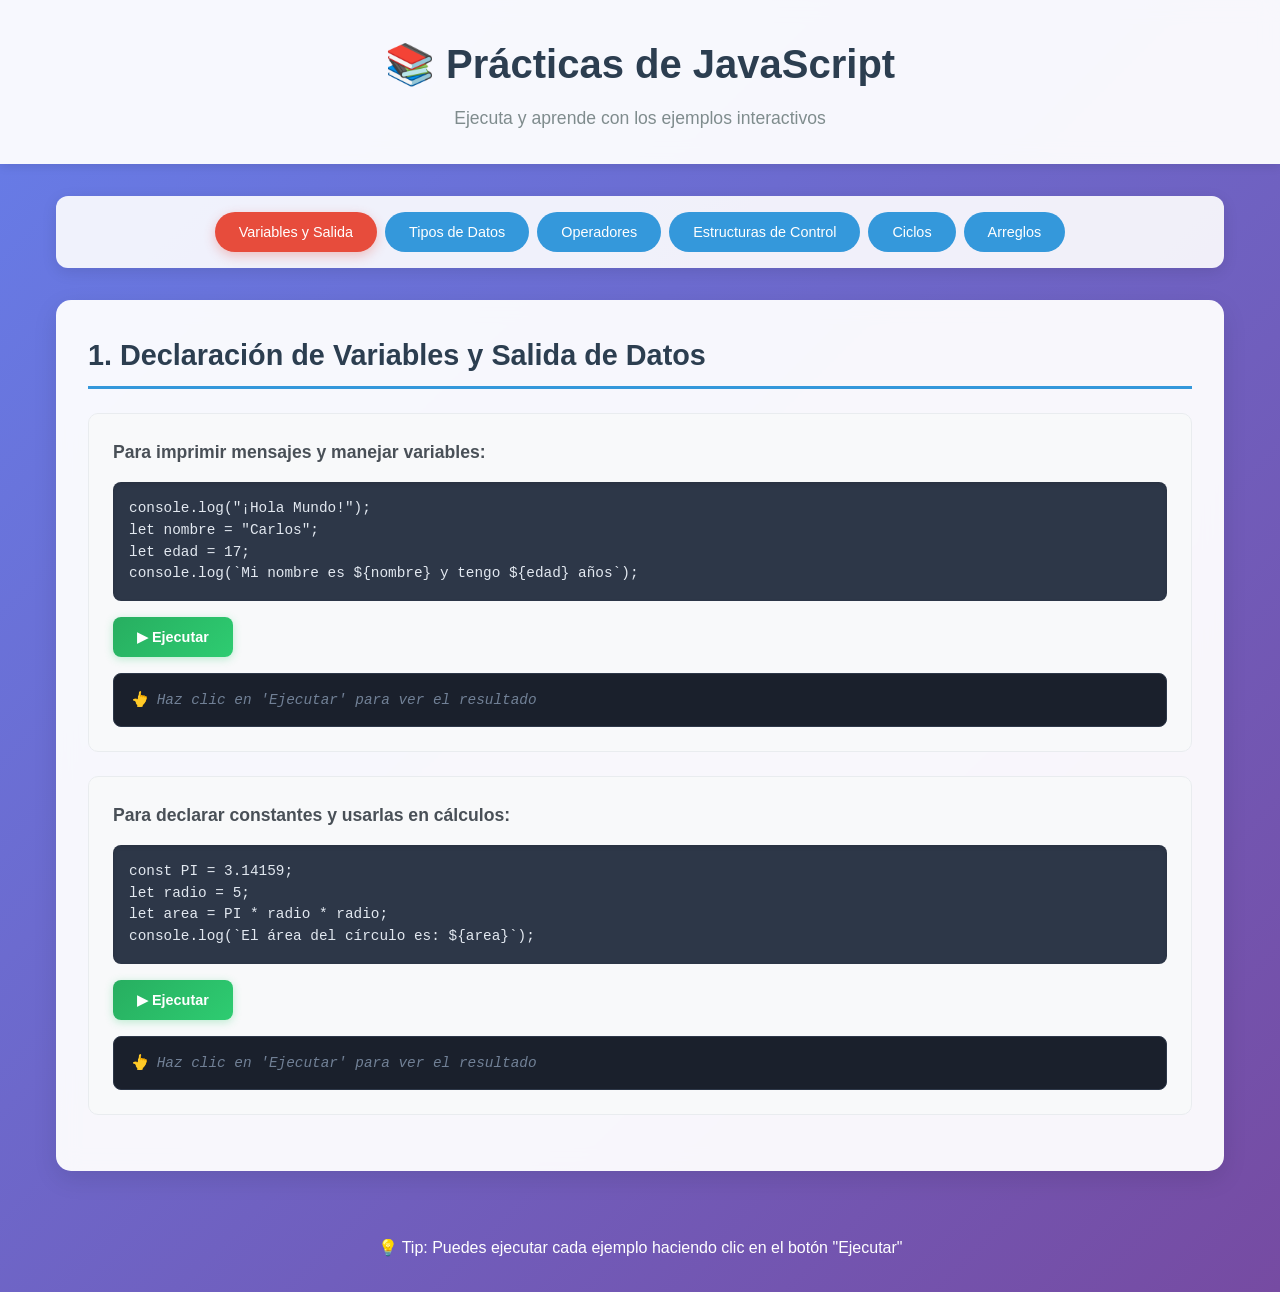
==== practicas.html @ 29e2753d "first commit" ====
<!DOCTYPE html>
<html lang="es">
<head>
    <meta charset="UTF-8">
    <meta name="viewport" content="width=device-width, initial-scale=1.0">
    <title>Prácticas de JavaScript - Interactivo</title>
    <link rel="stylesheet" href="styles.css">
</head>
<body>
    <header>
        <h1>📚 Prácticas de JavaScript</h1>
        <p>Ejecuta y aprende con los ejemplos interactivos</p>
    </header>

    <main>
        <nav class="practice-nav">
            <button class="nav-btn active" data-practice="1">Variables y Salida</button>
            <button class="nav-btn" data-practice="2">Tipos de Datos</button>
            <button class="nav-btn" data-practice="3">Operadores</button>
            <button class="nav-btn" data-practice="4">Estructuras de Control</button>
            <button class="nav-btn" data-practice="5">Ciclos</button>
            <button class="nav-btn" data-practice="6">Arreglos</button>
        </nav>

        <section class="practice-container">
            <!-- Práctica 1: Variables y Salida de Datos -->
            <div class="practice-section active" id="practice-1">
                <h2>1. Declaración de Variables y Salida de Datos</h2>
                <div class="code-block">
                    <h3>Para imprimir mensajes y manejar variables:</h3>
                    <pre><code>console.log("¡Hola Mundo!");
let nombre = "Carlos";
let edad = 17;
console.log(`Mi nombre es ${nombre} y tengo ${edad} años`);</code></pre>
                    <button class="run-btn" onclick="runPractice1()">▶ Ejecutar</button>
                    <div class="output" id="output-1"></div>
                </div>
                
                <div class="code-block">
                    <h3>Para declarar constantes y usarlas en cálculos:</h3>
                    <pre><code>const PI = 3.14159;
let radio = 5;
let area = PI * radio * radio;
console.log(`El área del círculo es: ${area}`);</code></pre>
                    <button class="run-btn" onclick="runPractice1b()">▶ Ejecutar</button>
                    <div class="output" id="output-1b"></div>
                </div>
            </div>

            <!-- Práctica 2: Tipos de Datos -->
            <div class="practice-section" id="practice-2">
                <h2>2. Tipos de Datos</h2>
                <div class="code-block">
                    <h3>Declaración de diferentes tipos de datos:</h3>
                    <pre><code>let texto = "Hola";
let numero = 42;
let esEstudiante = true;
let sinValor;
let vacio = null;

console.log(typeof texto);         // "string"
console.log(typeof numero);        // "number"
console.log(typeof esEstudiante);  // "boolean"
console.log(typeof sinValor);      // "undefined"</code></pre>
                    <button class="run-btn" onclick="runPractice2()">▶ Ejecutar</button>
                    <div class="output" id="output-2"></div>
                </div>
            </div>

            <!-- Práctica 3: Operadores -->
            <div class="practice-section" id="practice-3">
                <h2>3. Operadores</h2>
                <div class="code-block">
                    <h3>Operadores aritméticos básicos:</h3>
                    <pre><code>let suma = 10 + 5;          // Resultado: 15
let resta = 10 - 3;         // Resultado: 7
let multi = 4 * 3;          // Resultado: 12
let division = 20 / 4;      // Resultado: 5
let residuo = 10 % 3;       // Resultado: 1
let potencia = 2 ** 3;      // Resultado: 8

console.log(suma, resta, multi, division, residuo, potencia);</code></pre>
                    <button class="run-btn" onclick="runPractice3a()">▶ Ejecutar</button>
                    <div class="output" id="output-3a"></div>
                </div>

                <div class="code-block">
                    <h3>Operadores de comparación:</h3>
                    <pre><code>console.log(5 === 5);      // true
console.log(5 === "5");    // false (número vs string)
console.log(5 == "5");     // true (convierte tipos automáticamente)
console.log(5 !== "5");    // true
console.log(10 > 5);       // true
console.log(3 < 1);        // false
console.log(5 >= 5);       // true
console.log(4 <= 3);       // false</code></pre>
                    <button class="run-btn" onclick="runPractice3b()">▶ Ejecutar</button>
                    <div class="output" id="output-3b"></div>
                </div>

                <div class="code-block">
                    <h3>Operadores lógicos:</h3>
                    <pre><code>let edad2 = 20; 
let tieneCredencial = true;

// AND (&&) 
if (edad2 >= 18 && tieneCredencial) { 
  console.log("Puede votar"); 
}

// OR (||)
let esFinDeSemana = false; 
let esVacaciones = true; 
if (esFinDeSemana || esVacaciones) { 
  console.log("¡No hay clases!"); 
}

// NOT (!)
let lloviendo = false; 
if (!lloviendo) { 
  console.log("Podemos salir al patio"); 
}</code></pre>
                    <button class="run-btn" onclick="runPractice3c()">▶ Ejecutar</button>
                    <div class="output" id="output-3c"></div>
                </div>
            </div>

            <!-- Práctica 4: Estructuras de Control -->
            <div class="practice-section" id="practice-4">
                <h2>4. Estructuras de Control (Condicionales)</h2>
                <div class="code-block">
                    <h3>Uso básico de if y else:</h3>
                    <pre><code>let edad = 16;
if (edad >= 18) {
  console.log("Eres mayor de edad");
} else {
  console.log("Eres menor de edad");
}</code></pre>
                    <button class="run-btn" onclick="runPractice4a()">▶ Ejecutar</button>
                    <div class="output" id="output-4a"></div>
                </div>

                <div class="code-block">
                    <h3>Uso de else if para múltiples condiciones:</h3>
                    <pre><code>let calificacion = 85;
if (calificacion >= 90) {
  console.log("Calificación: A — Excelente");
} else if (calificacion >= 80) {
  console.log("Calificación: B — Bueno");
} else if (calificacion >= 70) {
  console.log("Calificación: C — Regular");
} else {
  console.log("Calificación: F — Reprobado");
}</code></pre>
                    <button class="run-btn" onclick="runPractice4b()">▶ Ejecutar</button>
                    <div class="output" id="output-4b"></div>
                </div>

                <div class="code-block">
                    <h3>Estructura switch:</h3>
                    <pre><code>let dia = 3;
switch (dia) {
  case 1: console.log("Lunes"); break;
  case 2: console.log("Martes"); break;
  case 3: console.log("Miércoles"); break;
  case 4: console.log("Jueves"); break;
  case 5: console.log("Viernes"); break;
  default: console.log("Fin de semana");
}</code></pre>
                    <button class="run-btn" onclick="runPractice4c()">▶ Ejecutar</button>
                    <div class="output" id="output-4c"></div>
                </div>
            </div>

            <!-- Práctica 5: Ciclos -->
            <div class="practice-section" id="practice-5">
                <h2>5. Ciclos (Bucles)</h2>
                <div class="code-block">
                    <h3>Bucle for con repeticiones determinadas:</h3>
                    <pre><code>for (let i = 1; i <= 5; i++) {
  console.log(`Vuelta número: ${i}`);
}</code></pre>
                    <button class="run-btn" onclick="runPractice5a()">▶ Ejecutar</button>
                    <div class="output" id="output-5a"></div>
                </div>

                <div class="code-block">
                    <h3>Bucle while:</h3>
                    <pre><code>let contador = 0;
while (contador < 3) {
  console.log(`Contador: ${contador}`);
  contador++;
}</code></pre>
                    <button class="run-btn" onclick="runPractice5b()">▶ Ejecutar</button>
                    <div class="output" id="output-5b"></div>
                </div>
            </div>

            <!-- Práctica 6: Arreglos -->
            <div class="practice-section" id="practice-6">
                <h2>6. Arreglos (Arrays)</h2>
                <div class="code-block">
                    <h3>Creación y manipulación de arreglos:</h3>
                    <pre><code>let frutas = ["Manzana", "Plátano", "Naranja", "Uva"];

console.log(frutas[0]);         // "Manzana"
console.log(frutas[2]);         // "Naranja"
console.log(frutas.length);     // 4

frutas.push("Fresa");           // Agrega al final
frutas.pop();                   // Elimina el último elemento
console.log(frutas);            // Muestra todo el array</code></pre>
                    <button class="run-btn" onclick="runPractice6a()">▶ Ejecutar</button>
                    <div class="output" id="output-6a"></div>
                </div>

                <div class="code-block">
                    <h3>Recorrer un arreglo con bucle for:</h3>
                    <pre><code>let estudiantes = ["Ana", "Luis", "María", "Pedro"];

for (let i = 0; i < estudiantes.length; i++) {
  console.log(`${i + 1}. ${estudiantes[i]}`);
}</code></pre>
                    <button class="run-btn" onclick="runPractice6b()">▶ Ejecutar</button>
                    <div class="output" id="output-6b"></div>
                </div>

                <div class="code-block">
                    <h3>Calcular promedio con decimales limitados:</h3>
                    <pre><code>let cal1 = 92; 
let cal2 = 92; 
let cal3 = 78; 
let promedio = (cal1 + cal2 + cal3) / 3; 
console.log(`El promedio es: ${promedio.toFixed(2)}`);</code></pre>
                    <button class="run-btn" onclick="runPractice6c()">▶ Ejecutar</button>
                    <div class="output" id="output-6c"></div>
                </div>
            </div>
        </section>
    </main>

    <footer>
        <p>💡 Tip: Puedes ejecutar cada ejemplo haciendo clic en el botón "Ejecutar"</p>
    </footer>

    <script src="script.js"></script>
</body>
</html>
---- styles.css ----
* {
    margin: 0;
    padding: 0;
    box-sizing: border-box;
}

body {
    font-family: 'Segoe UI', Tahoma, Geneva, Verdana, sans-serif;
    line-height: 1.6;
    color: #333;
    background: linear-gradient(135deg, #667eea 0%, #764ba2 100%);
    min-height: 100vh;
}

header {
    background: rgba(255, 255, 255, 0.95);
    padding: 2rem 0;
    text-align: center;
    box-shadow: 0 2px 10px rgba(0, 0, 0, 0.1);
    -webkit-backdrop-filter: blur(10px);
    backdrop-filter: blur(10px);
}

header h1 {
    color: #2c3e50;
    font-size: 2.5rem;
    margin-bottom: 0.5rem;
    font-weight: 700;
}

header p {
    color: #7f8c8d;
    font-size: 1.1rem;
}

main {
    max-width: 1200px;
    margin: 2rem auto;
    padding: 0 1rem;
}

.practice-nav {
    display: flex;
    justify-content: center;
    flex-wrap: wrap;
    gap: 0.5rem;
    margin-bottom: 2rem;
    background: rgba(255, 255, 255, 0.9);
    padding: 1rem;
    border-radius: 12px;
    box-shadow: 0 4px 15px rgba(0, 0, 0, 0.1);
}

.nav-btn {
    background: #3498db;
    color: white;
    border: none;
    padding: 0.75rem 1.5rem;
    border-radius: 25px;
    cursor: pointer;
    font-size: 0.9rem;
    font-weight: 500;
    transition: all 0.3s ease;
    position: relative;
    overflow: hidden;
}

.nav-btn:hover {
    background: #2980b9;
    transform: translateY(-2px);
    box-shadow: 0 4px 12px rgba(52, 152, 219, 0.3);
}

.nav-btn.active {
    background: #e74c3c;
    box-shadow: 0 4px 12px rgba(231, 76, 60, 0.3);
}

.nav-btn.active:hover {
    background: #c0392b;
}

.practice-container {
    background: rgba(255, 255, 255, 0.95);
    border-radius: 15px;
    padding: 2rem;
    box-shadow: 0 8px 25px rgba(0, 0, 0, 0.1);
    -webkit-backdrop-filter: blur(10px);
    backdrop-filter: blur(10px);
}

.practice-section {
    display: none;
    animation: fadeIn 0.5s ease-in-out;
}

.practice-section.active {
    display: block;
}

@keyframes fadeIn {
    from {
        opacity: 0;
        transform: translateY(20px);
    }
    to {
        opacity: 1;
        transform: translateY(0);
    }
}

.practice-section h2 {
    color: #2c3e50;
    margin-bottom: 1.5rem;
    font-size: 1.8rem;
    border-bottom: 3px solid #3498db;
    padding-bottom: 0.5rem;
}

.code-block {
    background: #f8f9fa;
    border: 1px solid #e9ecef;
    border-radius: 10px;
    padding: 1.5rem;
    margin-bottom: 1.5rem;
    position: relative;
    transition: all 0.3s ease;
}

.code-block:hover {
    box-shadow: 0 4px 15px rgba(0, 0, 0, 0.1);
    transform: translateY(-2px);
}

.code-block h3 {
    color: #495057;
    margin-bottom: 1rem;
    font-size: 1.1rem;
    font-weight: 600;
}

.code-block pre {
    background: #2d3748;
    color: #e2e8f0;
    padding: 1rem;
    border-radius: 8px;
    overflow-x: auto;
    margin-bottom: 1rem;
    font-family: 'Courier New', monospace;
    font-size: 0.9rem;
    line-height: 1.5;
    box-shadow: inset 0 2px 4px rgba(0, 0, 0, 0.1);
}

.code-block code {
    color: #e2e8f0;
}

.run-btn {
    background: linear-gradient(135deg, #27ae60, #2ecc71);
    color: white;
    border: none;
    padding: 0.75rem 1.5rem;
    border-radius: 8px;
    cursor: pointer;
    font-size: 0.9rem;
    font-weight: 600;
    transition: all 0.3s ease;
    display: inline-flex;
    align-items: center;
    gap: 0.5rem;
    box-shadow: 0 2px 8px rgba(46, 204, 113, 0.3);
}

.run-btn:hover {
    background: linear-gradient(135deg, #229954, #27ae60);
    transform: translateY(-2px);
    box-shadow: 0 4px 12px rgba(46, 204, 113, 0.4);
}

.run-btn:active {
    transform: translateY(0);
}

.output {
    background: #1a202c;
    color: #68d391;
    padding: 1rem;
    border-radius: 8px;
    margin-top: 1rem;
    font-family: 'Courier New', monospace;
    font-size: 0.9rem;
    line-height: 1.4;
    border: 1px solid #2d3748;
    min-height: 50px;
    white-space: pre-wrap;
    word-wrap: break-word;
}

.output:empty::before {
    content: "👆 Haz clic en 'Ejecutar' para ver el resultado";
    color: #718096;
    font-style: italic;
}

footer {
    text-align: center;
    padding: 2rem;
    color: white;
    font-size: 1rem;
}

/* Responsive Design */
@media (max-width: 768px) {
    header h1 {
        font-size: 2rem;
    }
    
    .practice-nav {
        flex-direction: column;
        align-items: center;
    }
    
    .nav-btn {
        width: 100%;
        max-width: 300px;
    }
    
    .practice-container {
        padding: 1rem;
    }
    
    .code-block {
        padding: 1rem;
    }
    
    .code-block pre {
        font-size: 0.8rem;
    }
}

@media (max-width: 480px) {
    header h1 {
        font-size: 1.5rem;
    }
    
    header p {
        font-size: 0.9rem;
    }
    
    .practice-section h2 {
        font-size: 1.4rem;
    }
    
    .code-block h3 {
        font-size: 1rem;
    }
}

/* Scrollbar Styling */
::-webkit-scrollbar {
    width: 8px;
    height: 8px;
}

::-webkit-scrollbar-track {
    background: #f1f1f1;
    border-radius: 4px;
}

::-webkit-scrollbar-thumb {
    background: #888;
    border-radius: 4px;
}

::-webkit-scrollbar-thumb:hover {
    background: #555;
}

/* Syntax highlighting colors */
.code-block pre .comment {
    color: #718096;
    font-style: italic;
}

.code-block pre .keyword {
    color: #f687b3;
    font-weight: bold;
}

.code-block pre .string {
    color: #68d391;
}

.code-block pre .number {
    color: #63b3ed;
}

.code-block pre .boolean {
    color: #f687b3;
}

.code-block pre .operator {
    color: #fbd38d;
}
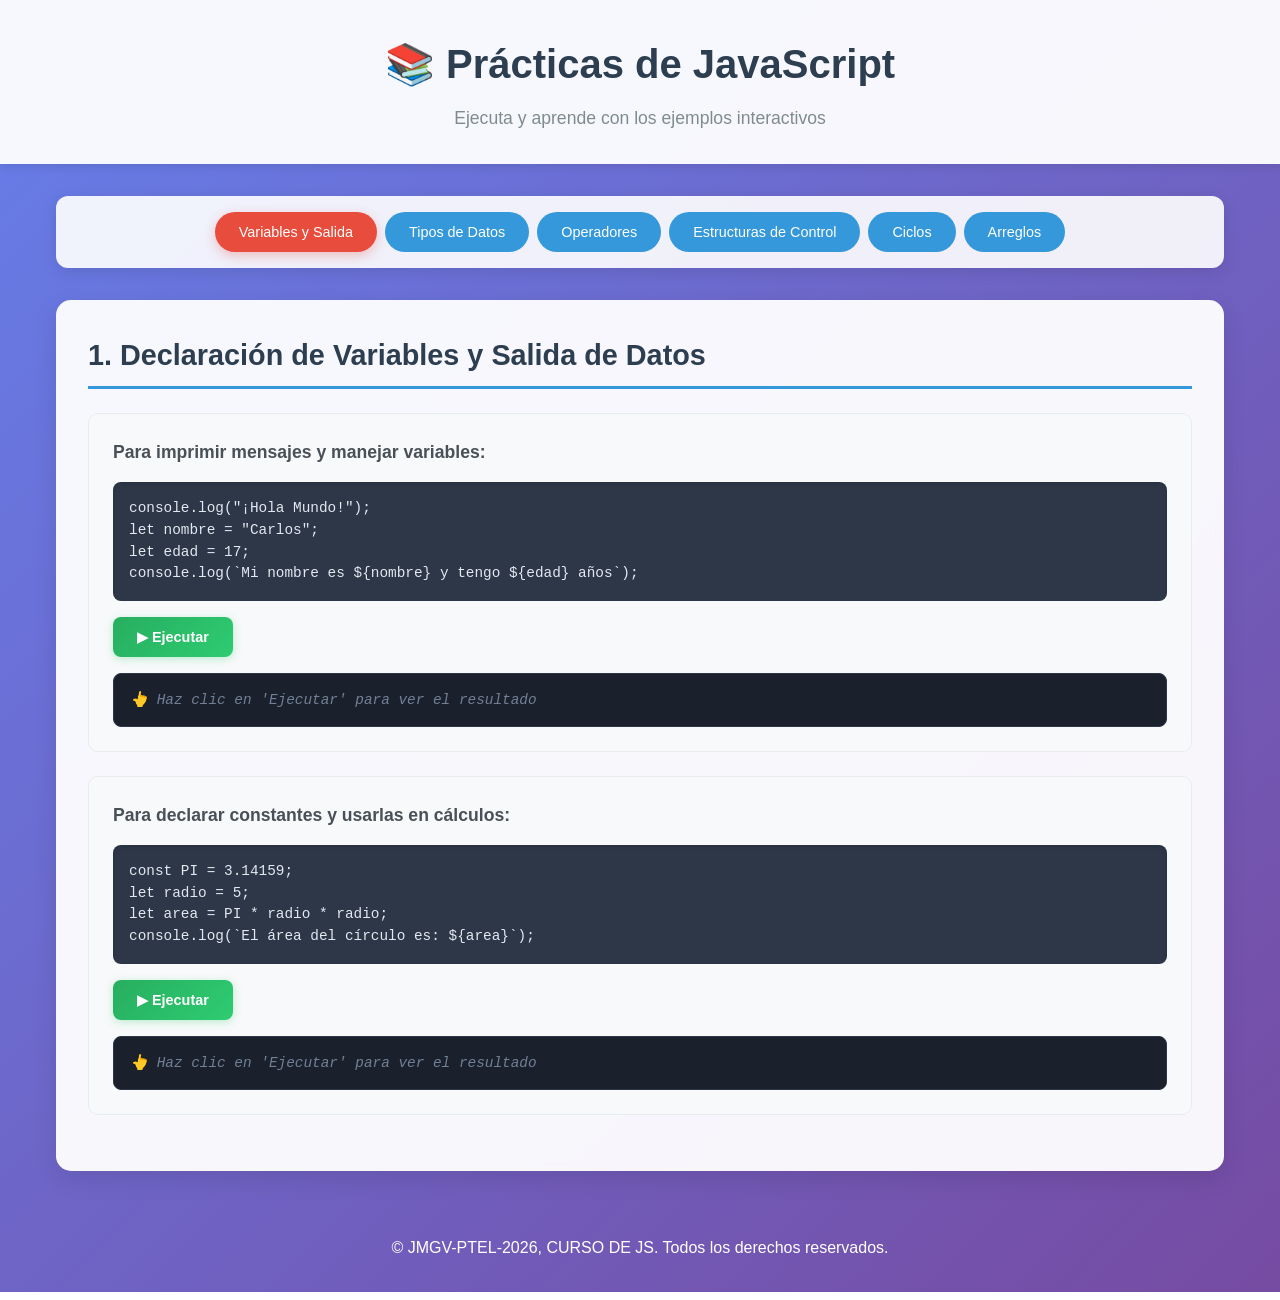
==== commit 54af5999: "first commit" ====
--- a/practicas.html
+++ b/practicas.html
@@ -240,7 +240,7 @@
     </main>
 
     <footer>
-        <p>💡 Tip: Puedes ejecutar cada ejemplo haciendo clic en el botón "Ejecutar"</p>
+                <p>&copy; JMGV-PTEL-2026, CURSO DE JS. Todos los derechos reservados.</p>
     </footer>
 
     <script src="script.js"></script>
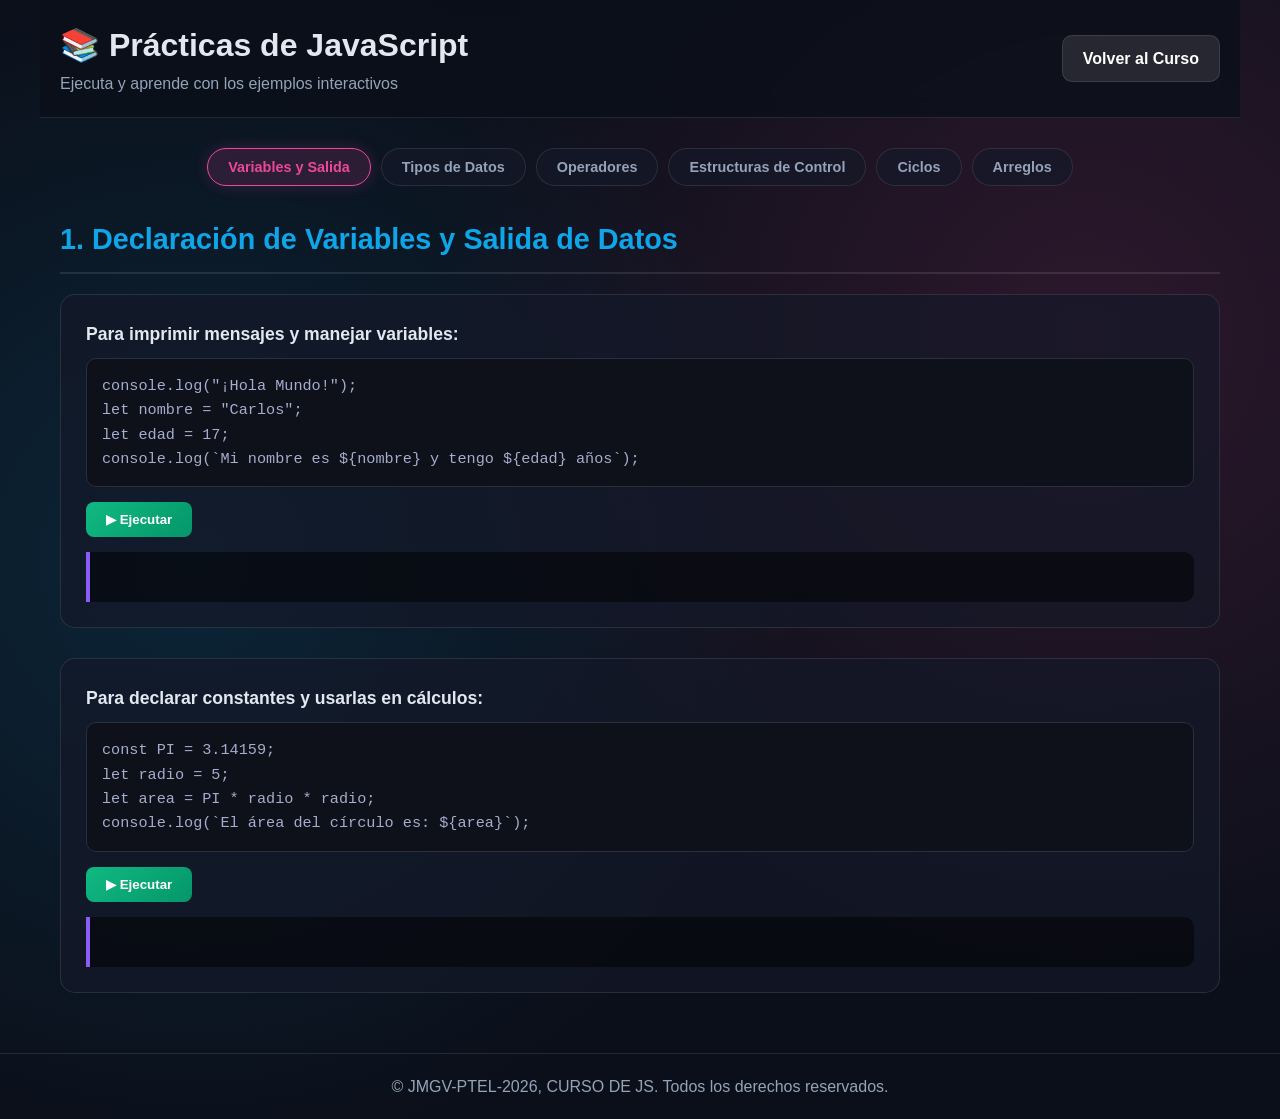
==== commit 6c87e8d2: "Convert to PWA and add interactive practices" ====
--- a/practicas.html
+++ b/practicas.html
@@ -5,14 +5,24 @@
     <meta name="viewport" content="width=device-width, initial-scale=1.0">
     <title>Prácticas de JavaScript - Interactivo</title>
     <link rel="stylesheet" href="styles.css">
+    
+    <!-- PWA Settings -->
+    <link rel="manifest" href="manifest.json">
+    <meta name="theme-color" content="#0b0f19">
+    <link rel="apple-touch-icon" href="icon.png">
 </head>
 <body>
-    <header>
-        <h1>📚 Prácticas de JavaScript</h1>
-        <p>Ejecuta y aprende con los ejemplos interactivos</p>
+    <header style="display: flex; justify-content: space-between; align-items: center; padding: 20px; max-width: 1200px; margin: 0 auto;">
+        <div>
+            <h1>📚 Prácticas de JavaScript</h1>
+            <p style="color: var(--text-secondary);">Ejecuta y aprende con los ejemplos interactivos</p>
+        </div>
+        <a href="index.html" class="btn" style="width: auto; padding: 10px 20px; background: rgba(255,255,255,0.1); border: 1px solid var(--glass-border); text-decoration: none; color: white;">
+            Volver al Curso
+        </a>
     </header>
 
-    <main>
+    <main class="container">
         <nav class="practice-nav">
             <button class="nav-btn active" data-practice="1">Variables y Salida</button>
             <button class="nav-btn" data-practice="2">Tipos de Datos</button>
@@ -239,10 +249,20 @@
         </section>
     </main>
 
-    <footer>
-                <p>&copy; JMGV-PTEL-2026, CURSO DE JS. Todos los derechos reservados.</p>
+    <footer style="text-align: center; margin-top: 60px; padding: 20px; border-top: 1px solid var(--glass-border);">
+                <p style="color: var(--text-secondary);">&copy; JMGV-PTEL-2026, CURSO DE JS. Todos los derechos reservados.</p>
     </footer>
 
-    <script src="script.js"></script>
+    <script src="practicas.js"></script>
+    <script>
+      // Register Service Worker for PWA
+      if ('serviceWorker' in navigator) {
+        window.addEventListener('load', () => {
+          navigator.serviceWorker.register('./sw.js')
+            .then(reg => console.log('Service Worker registered', reg))
+            .catch(err => console.error('Service Worker registration failed', err));
+        });
+      }
+    </script>
 </body>
 </html>
--- a/styles.css
+++ b/styles.css
@@ -1,3 +1,19 @@
+:root {
+    --bg-color: #0b0f19;
+    --card-bg: rgba(20, 25, 40, 0.7);
+    --text-primary: #e2e8f0;
+    --text-secondary: #94a3b8;
+    --accent-blue: #0ea5e9;
+    --accent-pink: #ec4899;
+    --accent-purple: #8b5cf6;
+    --html-color: #f06529;
+    --css-color: #2965f1;
+    --js-color: #f7df1e;
+    --success: #10b981;
+    --danger: #ef4444;
+    --glass-border: rgba(255, 255, 255, 0.1);
+}
+
 * {
     margin: 0;
     padding: 0;
@@ -5,301 +21,688 @@
 }
 
 body {
-    font-family: 'Segoe UI', Tahoma, Geneva, Verdana, sans-serif;
+    font-family: 'Outfit', sans-serif;
+    background-color: var(--bg-color);
+    color: var(--text-primary);
     line-height: 1.6;
-    color: #333;
-    background: linear-gradient(135deg, #667eea 0%, #764ba2 100%);
     min-height: 100vh;
-}
-
+    overflow-x: hidden;
+    background-image: 
+        radial-gradient(circle at 15% 50%, rgba(14, 165, 233, 0.15) 0%, transparent 50%),
+        radial-gradient(circle at 85% 30%, rgba(236, 72, 153, 0.15) 0%, transparent 50%);
+}
+
+.container {
+    max-width: 1200px;
+    margin: 0 auto;
+    padding: 0 20px;
+}
+
+/* ==================== LOGIN SCREEN ==================== */
+.login-screen {
+    position: fixed;
+    inset: 0;
+    display: flex;
+    justify-content: center;
+    align-items: center;
+    background-color: var(--bg-color);
+    z-index: 1000;
+}
+
+.cyber-grid {
+    position: absolute;
+    inset: 0;
+    background-size: 50px 50px;
+    background-image: 
+        linear-gradient(to right, rgba(255, 255, 255, 0.05) 1px, transparent 1px),
+        linear-gradient(to bottom, rgba(255, 255, 255, 0.05) 1px, transparent 1px);
+    z-index: -1;
+    transform: perspective(500px) rotateX(60deg);
+    transform-origin: bottom;
+    animation: gridMove 20s linear infinite;
+}
+
+@keyframes gridMove {
+    0% { transform: perspective(500px) rotateX(60deg) translateY(0); }
+    100% { transform: perspective(500px) rotateX(60deg) translateY(50px); }
+}
+
+.login-card {
+    background: var(--card-bg);
+    backdrop-filter: blur(12px);
+    border: 1px solid var(--glass-border);
+    padding: 40px;
+    border-radius: 20px;
+    width: 100%;
+    max-width: 400px;
+    text-align: center;
+    box-shadow: 0 0 30px rgba(14, 165, 233, 0.2);
+    animation: float 6s ease-in-out infinite;
+}
+
+@keyframes float {
+    0%, 100% { transform: translateY(0); }
+    50% { transform: translateY(-10px); }
+}
+
+.login-icon {
+    font-size: 3rem;
+    color: var(--accent-blue);
+    margin-bottom: 20px;
+    text-shadow: 0 0 15px var(--accent-blue);
+}
+
+.login-card h1 {
+    font-size: 2rem;
+    font-weight: 800;
+    margin-bottom: 5px;
+    background: linear-gradient(to right, var(--accent-blue), var(--accent-purple));
+    -webkit-background-clip: text;
+    color: transparent;
+}
+
+.login-subtitle {
+    color: var(--text-secondary);
+    margin-bottom: 30px;
+    font-size: 0.9rem;
+}
+
+.input-group {
+    position: relative;
+    margin-bottom: 20px;
+}
+
+.input-group i {
+    position: absolute;
+    left: 15px;
+    top: 50%;
+    transform: translateY(-50%);
+    color: var(--text-secondary);
+}
+
+.input-group input {
+    width: 100%;
+    padding: 15px 15px 15px 45px;
+    background: rgba(0, 0, 0, 0.3);
+    border: 1px solid var(--glass-border);
+    border-radius: 10px;
+    color: white;
+    font-family: inherit;
+    font-size: 1rem;
+    outline: none;
+    transition: all 0.3s;
+}
+
+.input-group input:focus {
+    border-color: var(--accent-blue);
+    box-shadow: 0 0 10px rgba(14, 165, 233, 0.3);
+}
+
+.btn {
+    width: 100%;
+    padding: 15px;
+    border: none;
+    border-radius: 10px;
+    font-family: inherit;
+    font-size: 1rem;
+    font-weight: 600;
+    cursor: pointer;
+    transition: all 0.3s;
+    display: flex;
+    align-items: center;
+    justify-content: center;
+    gap: 10px;
+}
+
+.btn-login {
+    background: linear-gradient(135deg, var(--accent-blue), var(--accent-purple));
+    color: white;
+    margin-top: 10px;
+}
+
+.btn-login:hover {
+    transform: translateY(-2px);
+    box-shadow: 0 5px 15px rgba(14, 165, 233, 0.4);
+}
+
+.login-error {
+    color: var(--danger);
+    margin-top: 15px;
+    font-size: 0.85rem;
+    background: rgba(239, 68, 68, 0.1);
+    padding: 10px;
+    border-radius: 8px;
+    border: 1px solid rgba(239, 68, 68, 0.2);
+}
+
+/* ==================== APP LAYOUT ==================== */
 header {
-    background: rgba(255, 255, 255, 0.95);
-    padding: 2rem 0;
+    background: rgba(11, 15, 25, 0.8);
+    backdrop-filter: blur(10px);
+    border-bottom: 1px solid var(--glass-border);
+    position: sticky;
+    top: 0;
+    z-index: 100;
+    padding: 15px 0;
+}
+
+.header-flex {
+    display: flex;
+    justify-content: space-between;
+    align-items: center;
+}
+
+.header-logo {
+    display: flex;
+    align-items: center;
+    gap: 15px;
+}
+
+.header-logo i {
+    font-size: 2rem;
+    color: var(--accent-pink);
+}
+
+.header-logo h1 {
+    font-size: 1.5rem;
+    font-weight: 800;
+}
+
+.header-logo p {
+    font-size: 0.8rem;
+    color: var(--text-secondary);
+}
+
+.user-profile {
+    display: flex;
+    align-items: center;
+    gap: 15px;
+}
+
+#user-email-display {
+    font-size: 0.9rem;
+    color: var(--accent-blue);
+    background: rgba(14, 165, 233, 0.1);
+    padding: 5px 15px;
+    border-radius: 20px;
+    border: 1px solid rgba(14, 165, 233, 0.2);
+}
+
+.btn-logout {
+    background: transparent;
+    border: 1px solid var(--danger);
+    color: var(--danger);
+    padding: 8px 15px;
+    border-radius: 8px;
+    cursor: pointer;
+    font-family: inherit;
+    font-weight: 600;
+    transition: all 0.3s;
+}
+
+.btn-logout:hover {
+    background: var(--danger);
+    color: white;
+}
+
+/* ==================== NAVIGATION ==================== */
+nav {
+    margin: 30px 0;
+}
+
+nav ul {
+    list-style: none;
+    display: flex;
+    flex-wrap: wrap;
+    gap: 10px;
+    justify-content: center;
+}
+
+nav a {
+    text-decoration: none;
+    color: var(--text-secondary);
+    padding: 10px 20px;
+    border-radius: 30px;
+    background: rgba(255, 255, 255, 0.05);
+    border: 1px solid var(--glass-border);
+    font-weight: 600;
+    font-size: 0.9rem;
+    transition: all 0.3s;
+    display: flex;
+    align-items: center;
+    gap: 8px;
+}
+
+nav a:hover, nav a.active {
+    background: rgba(14, 165, 233, 0.15);
+    color: var(--accent-blue);
+    border-color: var(--accent-blue);
+    box-shadow: 0 0 15px rgba(14, 165, 233, 0.2);
+}
+
+/* ==================== CONTENT SECTIONS ==================== */
+.content-section {
+    display: none;
+    animation: fadeIn 0.5s ease;
+}
+
+.content-section.active {
+    display: block;
+}
+
+@keyframes fadeIn {
+    from { opacity: 0; transform: translateY(20px); }
+    to { opacity: 1; transform: translateY(0); }
+}
+
+/* Hero */
+.hero-section {
     text-align: center;
-    box-shadow: 0 2px 10px rgba(0, 0, 0, 0.1);
-    -webkit-backdrop-filter: blur(10px);
-    backdrop-filter: blur(10px);
-}
-
-header h1 {
-    color: #2c3e50;
+    padding: 40px 0;
+    margin-bottom: 40px;
+}
+
+.hero-section h2 {
     font-size: 2.5rem;
-    margin-bottom: 0.5rem;
+    margin-bottom: 15px;
+    background: linear-gradient(to right, #fff, var(--text-secondary));
+    -webkit-background-clip: text;
+    color: transparent;
+}
+
+/* Cards (Grid) */
+.card-container {
+    display: grid;
+    grid-template-columns: repeat(auto-fit, minmax(300px, 1fr));
+    gap: 25px;
+    margin-bottom: 50px;
+}
+
+.card {
+    background: var(--card-bg);
+    border: 1px solid var(--glass-border);
+    border-radius: 15px;
+    padding: 25px;
+    cursor: pointer;
+    transition: all 0.3s;
+    position: relative;
+    overflow: hidden;
+}
+
+.card:hover {
+    transform: translateY(-5px);
+    box-shadow: 0 10px 20px rgba(0, 0, 0, 0.3);
+    border-color: rgba(255, 255, 255, 0.2);
+}
+
+.card::before {
+    content: '';
+    position: absolute;
+    top: 0; left: 0; right: 0; height: 3px;
+    background: linear-gradient(to right, var(--accent-blue), var(--accent-purple));
+    opacity: 0;
+    transition: opacity 0.3s;
+}
+
+.card:hover::before {
+    opacity: 1;
+}
+
+.card-icon {
+    font-size: 2.5rem;
+    margin-bottom: 15px;
+}
+
+.html-color { color: var(--html-color); }
+.css-color { color: var(--css-color); }
+.js-color { color: var(--js-color); }
+
+.card h3 {
+    font-size: 1.2rem;
+    margin-bottom: 10px;
+}
+
+.card p {
+    color: var(--text-secondary);
+    font-size: 0.9rem;
+    margin-bottom: 20px;
+}
+
+.progress-bar {
+    height: 6px;
+    background: rgba(255, 255, 255, 0.1);
+    border-radius: 3px;
+    overflow: hidden;
+}
+
+.progress {
+    height: 100%;
+    background: linear-gradient(to right, var(--accent-blue), var(--accent-pink));
+    transition: width 0.5s ease;
+}
+
+/* Masterclass Content */
+.lesson-content {
+    background: var(--card-bg);
+    border: 1px solid var(--glass-border);
+    border-radius: 15px;
+    padding: 30px;
+    margin: 30px 0;
+}
+
+.lesson-content h3 {
+    font-size: 1.5rem;
+    margin-bottom: 15px;
+    color: var(--accent-blue);
+}
+
+.lesson-content p {
+    margin-bottom: 20px;
+}
+
+.code-editor {
+    background: #0f111a;
+    border-radius: 10px;
+    border: 1px solid #2a2e3d;
+    overflow: hidden;
+    margin-bottom: 20px;
+}
+
+.editor-header {
+    background: #1a1d27;
+    padding: 10px 15px;
+    font-family: 'JetBrains Mono', monospace;
+    font-size: 0.8rem;
+    color: var(--text-secondary);
+    border-bottom: 1px solid #2a2e3d;
+    display: flex;
+    align-items: center;
+}
+
+.editor-header::before {
+    content: '';
+    display: inline-block;
+    width: 12px; height: 12px;
+    background: #ff5f56;
+    border-radius: 50%;
+    margin-right: 8px;
+    box-shadow: 20px 0 0 #ffbd2e, 40px 0 0 #27c93f;
+}
+
+.editor-header span {
+    margin-left: 55px;
+}
+
+.code-editor pre {
+    padding: 20px;
+    font-family: 'JetBrains Mono', monospace;
+    font-size: 0.95rem;
+    color: #a6accd;
+    overflow-x: auto;
+}
+
+.interactive-box {
+    background: rgba(14, 165, 233, 0.1);
+    border-left: 4px solid var(--accent-blue);
+    padding: 20px;
+    border-radius: 0 10px 10px 0;
+}
+
+.interactive-box h4 {
+    margin-bottom: 10px;
+}
+
+.interactive-box ul {
+    margin-left: 20px;
+}
+
+.interactive-box li {
+    margin-bottom: 5px;
+}
+
+/* ==================== KAHOOT STYLE QUIZ ==================== */
+.quiz-container {
+    background: linear-gradient(135deg, rgba(139, 92, 246, 0.1), rgba(236, 72, 153, 0.1));
+    border: 1px solid var(--accent-purple);
+    border-radius: 15px;
+    padding: 30px;
+    margin-top: 40px;
+    text-align: center;
+    position: relative;
+    overflow: hidden;
+}
+
+.quiz-header {
+    display: flex;
+    justify-content: space-between;
+    align-items: center;
+    margin-bottom: 25px;
+}
+
+.quiz-score {
+    background: var(--card-bg);
+    padding: 5px 15px;
+    border-radius: 20px;
+    font-weight: bold;
+    border: 1px solid var(--glass-border);
+}
+
+.quiz-question {
+    font-size: 1.5rem;
     font-weight: 700;
-}
-
-header p {
-    color: #7f8c8d;
+    margin-bottom: 30px;
+}
+
+.quiz-options {
+    display: grid;
+    grid-template-columns: 1fr 1fr;
+    gap: 15px;
+}
+
+@media (max-width: 600px) {
+    .quiz-options { grid-template-columns: 1fr; }
+}
+
+.quiz-btn {
+    padding: 20px;
     font-size: 1.1rem;
-}
-
-main {
-    max-width: 1200px;
-    margin: 2rem auto;
-    padding: 0 1rem;
-}
-
-.practice-nav {
-    display: flex;
-    justify-content: center;
-    flex-wrap: wrap;
-    gap: 0.5rem;
-    margin-bottom: 2rem;
-    background: rgba(255, 255, 255, 0.9);
-    padding: 1rem;
-    border-radius: 12px;
-    box-shadow: 0 4px 15px rgba(0, 0, 0, 0.1);
-}
-
-.nav-btn {
-    background: #3498db;
+    font-family: inherit;
+    font-weight: 700;
     color: white;
     border: none;
-    padding: 0.75rem 1.5rem;
-    border-radius: 25px;
+    border-radius: 10px;
     cursor: pointer;
-    font-size: 0.9rem;
-    font-weight: 500;
-    transition: all 0.3s ease;
+    transition: transform 0.1s, filter 0.3s;
+    box-shadow: 0 4px 0 rgba(0,0,0,0.3);
     position: relative;
-    overflow: hidden;
-}
-
-.nav-btn:hover {
-    background: #2980b9;
-    transform: translateY(-2px);
-    box-shadow: 0 4px 12px rgba(52, 152, 219, 0.3);
-}
-
-.nav-btn.active {
-    background: #e74c3c;
-    box-shadow: 0 4px 12px rgba(231, 76, 60, 0.3);
-}
-
-.nav-btn.active:hover {
-    background: #c0392b;
-}
-
-.practice-container {
-    background: rgba(255, 255, 255, 0.95);
-    border-radius: 15px;
-    padding: 2rem;
-    box-shadow: 0 8px 25px rgba(0, 0, 0, 0.1);
-    -webkit-backdrop-filter: blur(10px);
-    backdrop-filter: blur(10px);
-}
-
-.practice-section {
-    display: none;
-    animation: fadeIn 0.5s ease-in-out;
-}
-
-.practice-section.active {
-    display: block;
-}
-
-@keyframes fadeIn {
-    from {
-        opacity: 0;
-        transform: translateY(20px);
-    }
-    to {
-        opacity: 1;
-        transform: translateY(0);
-    }
-}
-
-.practice-section h2 {
-    color: #2c3e50;
-    margin-bottom: 1.5rem;
-    font-size: 1.8rem;
-    border-bottom: 3px solid #3498db;
-    padding-bottom: 0.5rem;
-}
-
-.code-block {
-    background: #f8f9fa;
-    border: 1px solid #e9ecef;
-    border-radius: 10px;
-    padding: 1.5rem;
-    margin-bottom: 1.5rem;
-    position: relative;
-    transition: all 0.3s ease;
-}
-
-.code-block:hover {
-    box-shadow: 0 4px 15px rgba(0, 0, 0, 0.1);
-    transform: translateY(-2px);
-}
-
-.code-block h3 {
-    color: #495057;
-    margin-bottom: 1rem;
-    font-size: 1.1rem;
-    font-weight: 600;
-}
-
-.code-block pre {
-    background: #2d3748;
-    color: #e2e8f0;
-    padding: 1rem;
-    border-radius: 8px;
-    overflow-x: auto;
-    margin-bottom: 1rem;
-    font-family: 'Courier New', monospace;
-    font-size: 0.9rem;
-    line-height: 1.5;
-    box-shadow: inset 0 2px 4px rgba(0, 0, 0, 0.1);
-}
-
-.code-block code {
-    color: #e2e8f0;
-}
-
-.run-btn {
-    background: linear-gradient(135deg, #27ae60, #2ecc71);
+}
+
+.quiz-btn:active {
+    transform: translateY(4px);
+    box-shadow: 0 0 0 rgba(0,0,0,0.3);
+}
+
+.quiz-btn:hover {
+    filter: brightness(1.1);
+}
+
+/* Kahoot Colors */
+.quiz-btn:nth-child(1) { background-color: #e21b3c; } /* Red */
+.quiz-btn:nth-child(2) { background-color: #1368ce; } /* Blue */
+.quiz-btn:nth-child(3) { background-color: #d89e00; } /* Yellow */
+.quiz-btn:nth-child(4) { background-color: #26890c; } /* Green */
+
+.quiz-btn.correct {
+    background-color: var(--success) !important;
+    animation: correctPulse 0.5s;
+}
+
+.quiz-btn.wrong {
+    background-color: var(--danger) !important;
+    opacity: 0.5;
+}
+
+@keyframes correctPulse {
+    0% { transform: scale(1); }
+    50% { transform: scale(1.05); }
+    100% { transform: scale(1); }
+}
+
+.quiz-feedback {
+    margin-top: 20px;
+    font-size: 1.2rem;
+    font-weight: bold;
+    min-height: 30px;
+}
+
+.quiz-feedback.success { color: var(--success); }
+.quiz-feedback.error { color: var(--danger); }
+
+/* Start Quiz Button */
+.btn-start-quiz {
+    background: linear-gradient(135deg, var(--accent-purple), var(--accent-pink));
     color: white;
+    padding: 15px 30px;
+    font-size: 1.2rem;
+    border-radius: 30px;
     border: none;
-    padding: 0.75rem 1.5rem;
-    border-radius: 8px;
     cursor: pointer;
-    font-size: 0.9rem;
-    font-weight: 600;
-    transition: all 0.3s ease;
-    display: inline-flex;
-    align-items: center;
-    gap: 0.5rem;
-    box-shadow: 0 2px 8px rgba(46, 204, 113, 0.3);
-}
-
-.run-btn:hover {
-    background: linear-gradient(135deg, #229954, #27ae60);
-    transform: translateY(-2px);
-    box-shadow: 0 4px 12px rgba(46, 204, 113, 0.4);
-}
-
-.run-btn:active {
-    transform: translateY(0);
-}
-
-.output {
-    background: #1a202c;
-    color: #68d391;
-    padding: 1rem;
-    border-radius: 8px;
-    margin-top: 1rem;
-    font-family: 'Courier New', monospace;
-    font-size: 0.9rem;
-    line-height: 1.4;
-    border: 1px solid #2d3748;
-    min-height: 50px;
-    white-space: pre-wrap;
-    word-wrap: break-word;
-}
-
-.output:empty::before {
-    content: "👆 Haz clic en 'Ejecutar' para ver el resultado";
-    color: #718096;
-    font-style: italic;
-}
-
+    font-weight: bold;
+    transition: transform 0.2s, box-shadow 0.2s;
+}
+
+.btn-start-quiz:hover {
+    transform: scale(1.05);
+    box-shadow: 0 0 20px rgba(236, 72, 153, 0.4);
+}
+
+/* ==================== FOOTER ==================== */
 footer {
     text-align: center;
-    padding: 2rem;
-    color: white;
-    font-size: 1rem;
-}
-
-/* Responsive Design */
+    padding: 30px;
+    color: var(--text-secondary);
+    border-top: 1px solid var(--glass-border);
+    margin-top: 50px;
+}
+
+/* ==================== RESPONSIVE ==================== */
 @media (max-width: 768px) {
-    header h1 {
-        font-size: 2rem;
+    .header-flex {
+        flex-direction: column;
+        gap: 15px;
     }
-    
-    .practice-nav {
+    nav ul {
         flex-direction: column;
         align-items: center;
     }
-    
-    .nav-btn {
+    nav a {
         width: 100%;
-        max-width: 300px;
+        justify-content: center;
     }
-    
-    .practice-container {
-        padding: 1rem;
-    }
-    
-    .code-block {
-        padding: 1rem;
-    }
-    
-    .code-block pre {
-        font-size: 0.8rem;
-    }
-}
-
-@media (max-width: 480px) {
-    header h1 {
-        font-size: 1.5rem;
-    }
-    
-    header p {
-        font-size: 0.9rem;
-    }
-    
-    .practice-section h2 {
-        font-size: 1.4rem;
-    }
-    
-    .code-block h3 {
-        font-size: 1rem;
-    }
-}
-
-/* Scrollbar Styling */
-::-webkit-scrollbar {
-    width: 8px;
-    height: 8px;
-}
-
-::-webkit-scrollbar-track {
-    background: #f1f1f1;
-    border-radius: 4px;
-}
-
-::-webkit-scrollbar-thumb {
-    background: #888;
-    border-radius: 4px;
-}
-
-::-webkit-scrollbar-thumb:hover {
-    background: #555;
-}
-
-/* Syntax highlighting colors */
-.code-block pre .comment {
-    color: #718096;
-    font-style: italic;
-}
-
-.code-block pre .keyword {
-    color: #f687b3;
+}
+
+/* ==================== PRACTICAS.HTML STYLES ==================== */
+.practice-nav {
+    display: flex;
+    flex-wrap: wrap;
+    gap: 10px;
+    margin-bottom: 30px;
+    justify-content: center;
+}
+
+.nav-btn {
+    background: var(--card-bg);
+    border: 1px solid var(--glass-border);
+    color: var(--text-secondary);
+    padding: 10px 20px;
+    border-radius: 30px;
+    font-family: inherit;
+    font-size: 0.9rem;
+    font-weight: 600;
+    cursor: pointer;
+    transition: all 0.3s;
+}
+
+.nav-btn:hover, .nav-btn.active {
+    background: rgba(236, 72, 153, 0.15);
+    color: var(--accent-pink);
+    border-color: var(--accent-pink);
+    box-shadow: 0 0 15px rgba(236, 72, 153, 0.2);
+}
+
+.practice-section {
+    display: none;
+    animation: fadeIn 0.5s ease;
+}
+
+.practice-section.active {
+    display: block;
+}
+
+.practice-section h2 {
+    color: var(--accent-blue);
+    margin-bottom: 20px;
+    font-size: 1.8rem;
+    border-bottom: 2px solid var(--glass-border);
+    padding-bottom: 10px;
+}
+
+.code-block h3 {
+    font-size: 1.1rem;
+    margin-bottom: 10px;
+    color: #e2e8f0;
+}
+
+.code-block {
+    background: var(--card-bg);
+    border: 1px solid var(--glass-border);
+    border-radius: 15px;
+    padding: 25px;
+    margin-bottom: 30px;
+}
+
+.code-block pre {
+    background: #0f111a;
+    padding: 15px;
+    border-radius: 10px;
+    border: 1px solid #2a2e3d;
+    overflow-x: auto;
+    font-family: 'JetBrains Mono', monospace;
+    font-size: 0.95rem;
+    color: #a6accd;
+    margin-bottom: 15px;
+}
+
+.run-btn {
+    background: linear-gradient(135deg, var(--success), #059669);
+    color: white;
+    border: none;
+    padding: 10px 20px;
+    border-radius: 8px;
+    font-family: inherit;
     font-weight: bold;
-}
-
-.code-block pre .string {
-    color: #68d391;
-}
-
-.code-block pre .number {
-    color: #63b3ed;
-}
-
-.code-block pre .boolean {
-    color: #f687b3;
-}
-
-.code-block pre .operator {
-    color: #fbd38d;
-}
+    cursor: pointer;
+    transition: transform 0.2s, box-shadow 0.2s;
+    display: inline-flex;
+    align-items: center;
+    gap: 8px;
+}
+
+.run-btn:hover {
+    transform: translateY(-2px);
+    box-shadow: 0 5px 15px rgba(16, 185, 129, 0.4);
+}
+
+.output {
+    margin-top: 15px;
+    background: rgba(0, 0, 0, 0.5);
+    border-left: 4px solid var(--accent-purple);
+    padding: 15px;
+    border-radius: 0 10px 10px 0;
+    min-height: 50px;
+    font-family: 'JetBrains Mono', monospace;
+    color: #fff;
+    white-space: pre-wrap;
+    word-break: break-all;
+}
+
